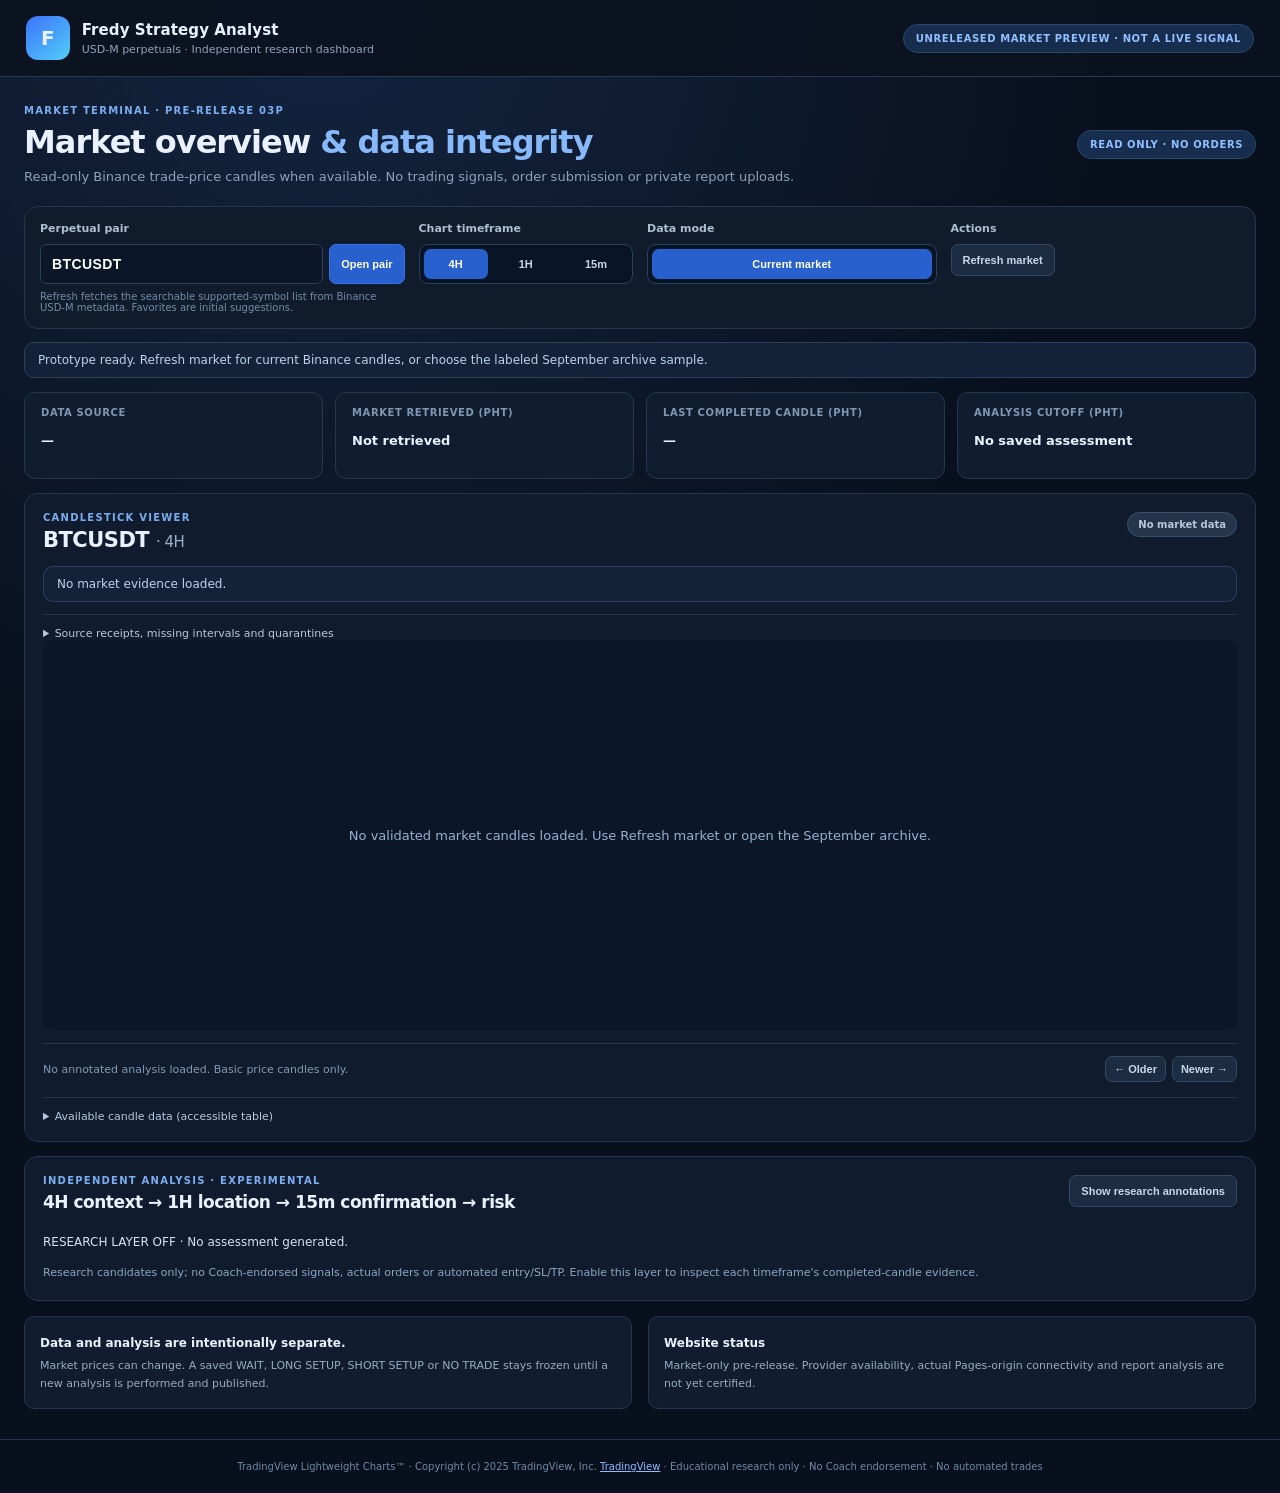
==== beta/index.html @ f3684e62 "Deploy isolated 05J research beta under /beta using audited eleven-file candidate" ====
<!doctype html>
<html lang="en" class="market-only">
<head>
<meta charset="utf-8"><meta name="viewport" content="width=device-width, initial-scale=1">
<meta http-equiv="Content-Security-Policy" content="default-src 'none'; script-src 'self'; style-src 'self' 'unsafe-inline'; connect-src https://fapi.binance.com; img-src 'self' data:; font-src 'self'; base-uri 'none'; form-action 'none'; object-src 'none'; frame-src 'none'">
<meta name="referrer" content="no-referrer">
<meta name="theme-color" content="#0b1220">
<title>Fredy Strategy Analyst — Market & Reports (Prototype)</title>
<link rel="stylesheet" href="./styles.css">
<script defer src="./vendor/lightweight-charts.standalone.production.js" integrity="sha384-q1KYLSKHgBnW5tWYGGR8+6YV4/iPy31dILoF2I1OD7XiVUvHEp/TaxIQVmB0j3R2"></script>
<script defer src="./core.js" integrity="sha384-7V9n02LAR0hIgcQRtDCUOkJ8EBWFdfR27j359YqILnamtEy+EjMNweKgW+W5mWmb"></script>
<script defer src="./research-overlays.js" integrity="sha384-3hrlu3SuYtGTuwqDDS1UFBAjdhd6PTmUew34hTkvKnWjWbvJMRDJy9rtpgVz1NK7"></script>
<script defer src="./strategy-triage.js" integrity="sha384-7fzQ/n4wH4M3TFVlK9bpgat0aIdkeo3HyPsGTkgQK6l+AKhQk+NY2tZ4Yi5AgLUb"></script>
<script defer src="./app.js" integrity="sha384-xq++BRUiIgEV/wsXmw14t3ZJ7f6L8UpJMvC+apjG6KCgUSbN/Ip6HKJUIAUcLW0U"></script>
</head>
<body>
<div class="app">
  <header class="topbar">
    <div class="brand"><div class="brand-mark">F</div><div><strong>Fredy Strategy Analyst</strong><div class="brand-sub">USD-M perpetuals · Independent research dashboard</div></div></div>
    <div class="top-tag">UNRELEASED MARKET PREVIEW · NOT A LIVE SIGNAL</div>
  </header>
  <main>
    <div class="headline"><div><div class="eyebrow">MARKET TERMINAL · PRE-RELEASE 03P</div><h1>Market overview <span>& data integrity</span></h1><p>Read-only Binance trade-price candles when available. No trading signals, order submission or private report uploads.</p></div><div class="safe">READ ONLY · NO ORDERS</div></div>
    <section class="controls" aria-label="Market controls">
      <div class="field pair-field"><label for="pair">Perpetual pair</label><div class="searchrow"><input id="pair" type="text" list="pairlist" value="BTCUSDT" maxlength="18" spellcheck="false" autocomplete="off" aria-describedby="pair-help"><datalist id="pairlist"><option value="BTCUSDT"></option><option value="ETHUSDT"></option><option value="SOLUSDT"></option><option value="BNBUSDT"></option><option value="XAUUSDT"></option></datalist><button id="loadPair" class="primary">Open pair</button></div><small id="pair-help">Refresh fetches the searchable supported-symbol list from Binance USD-M metadata. Favorites are initial suggestions.</small></div>
      <div class="field"><label>Chart timeframe</label><div id="tfTabs" class="tabs" role="group" aria-label="Chart timeframe"><button data-tf="4h" class="active">4H</button><button data-tf="1h">1H</button><button data-tf="15m">15m</button></div></div>
      <div class="field"><label>Data mode</label><div id="viewTabs" class="tabs" role="group" aria-label="Data mode"><button data-view="market" class="active">Current market</button><button data-view="snapshot" hidden disabled>Report snapshot</button></div></div>
      <div class="field actions"><label>Actions</label><div class="actionbuttons"><button id="refresh">Refresh market</button><button id="archive" hidden disabled>Sep 2026 archive sample</button></div></div>
    </section>
    <div id="status" class="status" role="status" aria-live="polite">Select a pair and choose Refresh market to request Binance market data.</div>
    <section class="stats" aria-label="Timestamp status">
      <div class="stat"><small>DATA SOURCE</small><strong id="source">—</strong></div>
      <div class="stat"><small>MARKET RETRIEVED (PHT)</small><strong id="marketTime">Not retrieved</strong></div>
      <div class="stat"><small>LAST COMPLETED CANDLE (PHT)</small><strong id="lastClose">—</strong></div>
      <div class="stat"><small>ANALYSIS CUTOFF (PHT)</small><strong id="analysisTime">No saved assessment</strong></div>
    </section>
    <div class="columns">
      <section class="panel chartpanel" aria-label="Chart"><div class="panelhead"><div><div class="eyebrow">CANDLESTICK VIEWER</div><h2 id="chartName">BTCUSDT <span>· 4H</span></h2></div><div id="dataPill" class="pill">No market data</div></div>
      <div id="integrityState" class="status" role="status">No market evidence loaded.</div>
      <details><summary>Source receipts, missing intervals and quarantines</summary><pre id="receiptDetails">—</pre></details>
      <div id="chart" role="img" aria-label="Candlestick chart. Refer to candle table for accessible values."></div>
      <div class="chartfoot"><div id="chartLegend">No annotated analysis loaded. Basic price candles only.</div><div class="navsmall"><button id="older" title="Older candles">← Older</button><button id="newer" title="Newer candles">Newer →</button></div></div>
      <details><summary>Available candle data (accessible table)</summary><div class="tablewrap"><table><thead><tr><th>Opens (PHT)</th><th>Open</th><th>High</th><th>Low</th><th>Close</th><th>Volume</th><th>Integrity</th></tr></thead><tbody id="candleRows"></tbody></table></div></details>
      </section>
      <aside class="panel reportpanel" aria-label="Saved report" hidden><div class="eyebrow">DEFERRED TO RELEASE B · NOT PUBLIC</div><div class="reporthead"><h2 id="reportPair">BTCUSDT</h2><span id="decision" class="decision neutral">NO REPORT</span></div><p class="muted" id="reportState">No saved assessment for this pair. Current candles are NOT a new Fredy analysis.</p>
        <div class="repmet"><span>Analysis timestamp</span><strong id="reportDate">—</strong></div>
        <div class="repmet"><span>Publication timestamp</span><strong id="publishDate">—</strong></div>
        <label for="snapshotHistory">Preview history (cleared on reload)</label><select id="snapshotHistory" disabled></select><button id="exportReport" disabled>Export exact original JSON</button>
        <details><summary>Imported claims and evidence limits</summary><p id="claimedDecision">—</p><p id="reportHash">—</p><p id="reportWarnings">—</p></details>
        <div class="reportblock"><h3>Imported methodology text · unverified</h3><p id="coachText">Wala pang available na saved report para sa pair na ito.</p></div>
        <div class="reportblock"><h3>Independent Analysis</h3><p id="independentText">Walang bagong conclusion mula sa live chart alone.</p></div>
        <div class="reportblock"><h3>Risk / invalidation</h3><p id="riskText">Walang verified entry, stop loss, o target.</p></div>
        <label class="fileload">Preview a local structured report JSON (not uploaded)<input id="reportFile" type="file" accept=".json,application/json"></label><small class="dim">Private report file stays in this browser tab. This starter does not publish or persist it.</small>
      </aside>
    </div>
    <section id="researchPanel" class="panel research-panel" aria-label="Independent research candidate overlays">
      <div class="panelhead"><div><div class="eyebrow">INDEPENDENT ANALYSIS · EXPERIMENTAL</div><h2>4H context → 1H location → 15m confirmation → risk</h2></div>
      <button id="toggleResearch" type="button">Show research annotations</button></div>
      <p id="researchStatus" class="muted">WAIT · no three-timeframe assessment has been verified.</p>
      <div id="researchEvidence" aria-live="polite"></div>
      <small>Research candidates only; no Coach-endorsed signals, actual orders or automated entry/SL/TP. Enable this layer to inspect each timeframe's completed-candle evidence.</small>
    </section>
    <section class="notes"><div><strong>Data and analysis are intentionally separate.</strong><p>Market prices can change. A saved WAIT, LONG SETUP, SHORT SETUP or NO TRADE stays frozen until a new analysis is performed and published.</p></div><div><strong>Website status</strong><p>Market-only pre-release. Provider availability, actual Pages-origin connectivity and report analysis are not yet certified.</p></div></section>
  </main>
  <footer>TradingView Lightweight Charts™ · Copyright (с) 2025 TradingView, Inc. <a href="https://www.tradingview.com" target="_blank" rel="noopener noreferrer">TradingView</a> · Educational research only · No Coach endorsement · No automated trades</footer>
</div>
</body></html>
---- beta/styles.css ----
:root{color-scheme:dark;--bg:#08101d;--panel:#111c2e;--line:#26364e;--txt:#e9f1ff;--dim:#90a2ba;--accent:#5ca4ff;--mutedbg:#19283e}*{box-sizing:border-box}html{font-family:Inter,ui-sans-serif,system-ui,-apple-system,Segoe UI,Arial,sans-serif}body{margin:0;background:radial-gradient(circle at 25% 0%,#142440 0,#08101d 45%);color:var(--txt);min-height:100vh}.app{max-width:1510px;margin:auto}.topbar{padding:16px 26px;display:flex;justify-content:space-between;align-items:center;border-bottom:1px solid #273851;background:rgba(11,19,32,.94)}.brand{display:flex;align-items:center;gap:12px}.brand-mark{background:linear-gradient(140deg,#3c73fa,#51cef9);padding:10px 15px;border-radius:12px;font-weight:900;font-size:20px}.brand strong{font-size:15px;letter-spacing:.1px}.brand-sub{font-size:11px;color:var(--dim);margin-top:4px}.top-tag,.safe{color:#92bfff;background:#172d4e;border:1px solid #27496a;border-radius:100px;padding:8px 12px;font-weight:700;font-size:10px;letter-spacing:.6px}main{padding:28px 24px 10px}.headline{display:flex;justify-content:space-between;gap:16px;align-items:center;margin-bottom:22px}.eyebrow{color:#7cadf0;font-size:10px;font-weight:800;letter-spacing:1.25px}.headline h1{font-size:32px;letter-spacing:-1px;margin:7px 0 8px}.headline h1 span{color:#87b9fa}.headline p{margin:0;color:var(--dim);font-size:13px}.controls{display:grid;grid-template-columns:1.7fr 1fr 1.35fr 1.35fr;gap:14px;background:#101c2c;border:1px solid var(--line);border-radius:14px;padding:15px}.field{min-width:0}.field label{display:block;font-size:11px;color:#aebfd3;font-weight:700;margin-bottom:9px}.field small{display:block;color:#748ca9;font-size:10px;margin-top:7px}.searchrow,.actionbuttons,.tabs{display:flex;gap:6px}.searchrow input{min-width:0;flex:1;background:#0b1728;color:white;border:1px solid #2b405b;border-radius:7px;padding:11px;font-size:14px;font-weight:750;letter-spacing:.4px;outline-offset:2px}.tabs{background:#081526;padding:4px;border:1px solid #2b405b;border-radius:9px;min-height:40px}.tabs button{flex:1;white-space:nowrap}.actions .actionbuttons{flex-wrap:wrap}button{color:#c8d8ea;background:#1c2c42;border:1px solid #344862;border-radius:7px;padding:9px 11px;cursor:pointer;font-size:11px;font-weight:720;transition:background .15s}button:hover{background:#304766}button:focus-visible,input:focus-visible,summary:focus-visible{outline:2px solid #66b7ff;outline-offset:2px}.tabs button{border:0;background:transparent}.tabs button.active,.primary{color:white;background:#2860ce;border-color:#3571e9}.status{border:1px solid #2b405b;background:#142239;color:#bbd3ed;border-radius:10px;margin-top:13px;padding:10px 13px;font-size:12px}.status.error{border-color:#744147;background:#38212b;color:#ffd0d4}.status.ok{border-color:#25677a;background:#153444;color:#bce9eb}.stats{display:grid;grid-template-columns:repeat(4,minmax(0,1fr));gap:12px;margin:14px 0}.stat{border:1px solid var(--line);background:#101d30;padding:14px 16px;border-radius:11px;min-height:87px}.stat small{display:block;color:#8196b1;font-size:10px;font-weight:750;letter-spacing:.6px;margin-bottom:12px}.stat strong{font-size:13px;word-break:break-word}.columns{display:grid;grid-template-columns:minmax(0,1.85fr) minmax(305px,.85fr);gap:14px;align-items:start}.panel{min-width:0;background:#101c2d;border:1px solid var(--line);border-radius:14px;padding:18px}.panelhead,.reporthead{display:flex;align-items:center;justify-content:space-between;gap:15px}.panelhead h2,.reporthead h2{font-size:21px;margin:5px 0 14px;letter-spacing:-.5px}.panelhead h2 span{font-size:15px;color:#9db0c9;font-weight:500}.pill,.decision{border-radius:40px;font-size:10px;white-space:nowrap;font-weight:800;padding:6px 10px;color:#b8c8da;background:#24354c;border:1px solid #38516c}.decision{color:#dfedff}.decision.wait{color:#ffe4a8;background:#44351d;border-color:#76602d}.decision.long{color:#a4e3da;background:#1b4745;border-color:#246b65}.decision.short{color:#f6c5bd;background:#452b2c;border-color:#764143}#chart{width:100%;height:390px;border-radius:9px;background:#0b1728;position:relative;overflow:hidden}#chart svg{width:100%;height:100%}.chartfoot{display:flex;justify-content:space-between;align-items:center;gap:12px;color:#829ab7;border-top:1px solid var(--line);margin-top:13px;padding:12px 0;font-size:11px}.navsmall{display:flex;gap:6px}.navsmall button{padding:6px 8px}.reportpanel .muted{color:#97abc3;font-size:13px;line-height:1.65;border-bottom:1px solid var(--line);padding-bottom:15px}.repmet{display:flex;justify-content:space-between;gap:15px;margin:12px 0;font-size:11px;color:#8ba2bf}.repmet strong{color:#dbe8f6;text-align:right}.reportblock{margin:17px 0;background:#152338;padding:13px 14px;border-radius:9px;border:1px solid #243951}.reportblock h3{font-size:12px;margin:0 0 7px}.reportblock p{font-size:12px;color:#b3c4d8;line-height:1.65;margin:0;white-space:pre-wrap}.fileload{display:block;border:1px dashed #48627e;border-radius:9px;padding:12px;color:#bcd4f5;font-size:12px;cursor:pointer}.fileload input{display:block;width:100%;margin-top:8px;font-size:10px}.dim{display:block;color:#7f94af;margin-top:8px;line-height:1.5}details{border-top:1px solid var(--line);padding-top:12px;margin-top:3px;color:#b5c8e1;font-size:11px}summary{cursor:pointer}.tablewrap{max-height:245px;overflow:auto;margin-top:10px}table{border-collapse:collapse;width:100%;font-size:11px;min-width:600px}td,th{text-align:right;padding:8px;border-bottom:1px solid var(--line)}td:first-child,th:first-child{text-align:left}.notes{display:grid;grid-template-columns:1fr 1fr;gap:16px;margin:15px 0 20px}.notes div{background:#111d2f;border:1px solid var(--line);border-radius:10px;padding:15px}.notes strong{font-size:12px}.notes p{font-size:11px;line-height:1.65;color:#97acc4;margin:6px 0 0}footer{border-top:1px solid var(--line);text-align:center;color:#7188a6;font-size:10px;padding:21px 14px}footer a{color:#91baff}#chart .fallback-info{position:absolute;bottom:8px;left:10px;background:rgba(18,36,59,.9);padding:6px 9px;font-size:10px;border:1px solid #415670;border-radius:6px;color:#acc7e4}@media(max-width:1150px){.controls{grid-template-columns:1fr 1fr}.columns{grid-template-columns:1fr}.stats{grid-template-columns:repeat(2,1fr)}}@media(max-width:640px){main{padding:20px 12px}.topbar{padding:12px}.top-tag,.safe{display:none}.headline h1{font-size:24px}.headline{margin-bottom:16px}.controls{grid-template-columns:1fr}.stats{gap:7px}.stat{padding:10px;min-height:82px}.stat strong{font-size:11px}.columns{gap:10px}.panel{padding:12px}#chart{height:300px}.notes{grid-template-columns:1fr}.navsmall{display:flex}}@media(prefers-reduced-motion:reduce){button{transition:none}}

#snapshotHistory{width:100%;max-width:100%;background:#0b1728;color:#dbe8f6;padding:10px;border:1px solid #48627e;margin:8px 0}#reportHash,#reportWarnings,pre{overflow-wrap:anywhere;white-space:pre-wrap;font-size:11px}#decision{white-space:normal;text-align:center}.chartfoot{flex-wrap:wrap}.navsmall{flex-shrink:0}#receiptDetails{max-height:260px;overflow:auto}#chart svg text{font-size:10px}#integrityState{margin:0 0 12px}#reportState{font-weight:650;color:#ffd792}
.panelhead{align-items:flex-start}.pill{white-space:normal;max-width:52%;text-align:right}.status{overflow-wrap:anywhere}.reporthead{align-items:flex-start}#chartName{overflow-wrap:anywhere}label,select{max-width:100%}

/* Mission 05A: private experimental overlay panel. The public canary is unchanged. */
.research-panel{margin-top:14px}.research-panel .panelhead h2{font-size:17px;margin:6px 0 8px}.research-panel .panelhead{flex-wrap:wrap}
.research-panel #researchStatus{color:#d4e3fb;font-size:12px;line-height:1.7}.research-panel #researchEvidence p{padding:7px 0;border-bottom:1px solid var(--line);font-size:12px;color:#b7cce8;line-height:1.55}
.research-panel small{display:block;color:#8ca7c6;font-size:11px;line-height:1.6;margin-top:10px}

/* Release A: market-only until analysis report parity and authentication are verified. */
.market-only .columns { grid-template-columns: minmax(0, 1fr); }
.market-only .reportpanel, .market-only [data-view="snapshot"], .market-only #archive { display: none !important; }
/* Preserve the visible no-live-signal warning on narrow displays. */
@media(max-width:640px){
  .market-only .topbar{flex-wrap:wrap;gap:8px;}
  .market-only .top-tag{display:block;font-size:9px;line-height:1.5;max-width:100%;}
  .market-only .brand{min-width:0;}
}
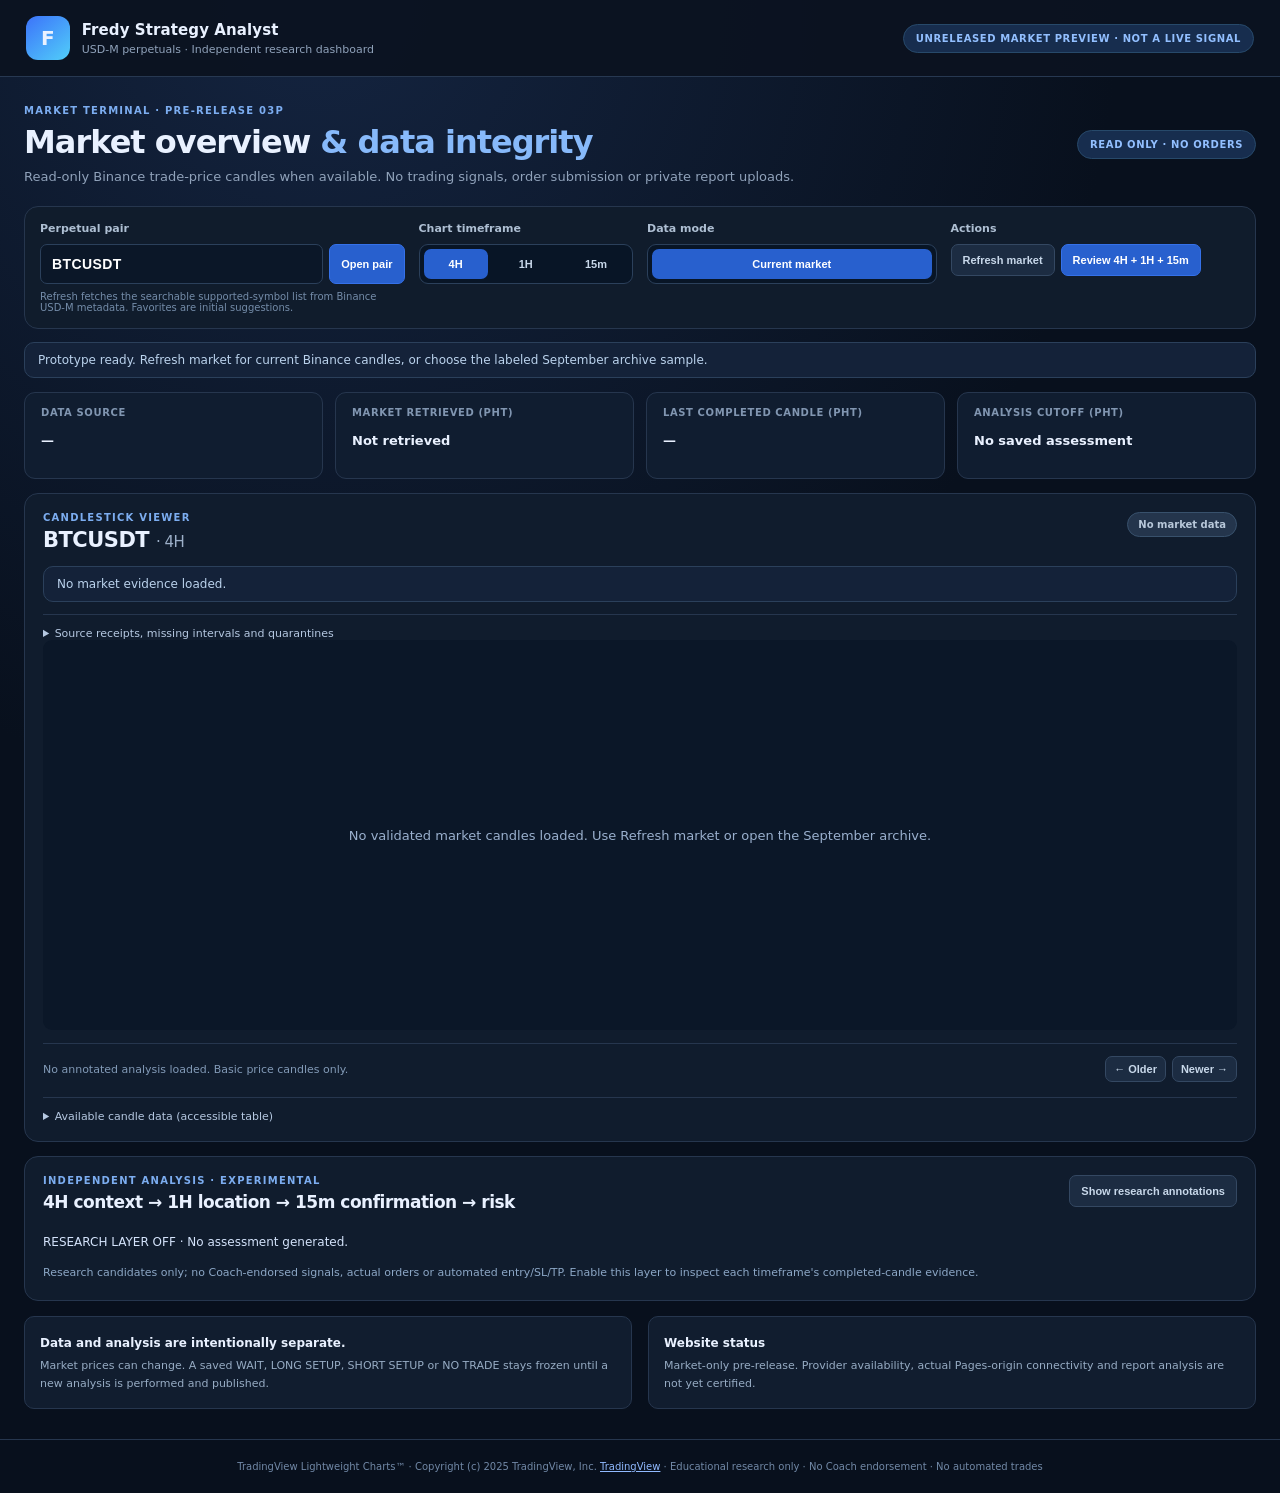
==== commit bd3d10d3: "feat: explicit one-click three-frame review and exact app SRI on beta/index.html" ====
--- a/beta/index.html
+++ b/beta/index.html
@@ -10,8 +10,8 @@
 <script defer src="./vendor/lightweight-charts.standalone.production.js" integrity="sha384-q1KYLSKHgBnW5tWYGGR8+6YV4/iPy31dILoF2I1OD7XiVUvHEp/TaxIQVmB0j3R2"></script>
 <script defer src="./core.js" integrity="sha384-7V9n02LAR0hIgcQRtDCUOkJ8EBWFdfR27j359YqILnamtEy+EjMNweKgW+W5mWmb"></script>
 <script defer src="./research-overlays.js" integrity="sha384-3hrlu3SuYtGTuwqDDS1UFBAjdhd6PTmUew34hTkvKnWjWbvJMRDJy9rtpgVz1NK7"></script>
-<script defer src="./strategy-triage.js" integrity="sha384-7fzQ/n4wH4M3TFVlK9bpgat0aIdkeo3HyPsGTkgQK6l+AKhQk+NY2tZ4Yi5AgLUb"></script>
-<script defer src="./app.js" integrity="sha384-xq++BRUiIgEV/wsXmw14t3ZJ7f6L8UpJMvC+apjG6KCgUSbN/Ip6HKJUIAUcLW0U"></script>
+<script defer src="./strategy-triage.js" integrity="sha384-YvPOBTwknrBroU4fPEqtYIsffkgY7X3xMHdf2vY7D1rzDIHwQVKLw4SvsI4GFuaT"></script>
+<script defer src="./app.js" integrity="sha384-wWM8tdfJJWkbAh84joq51Fjjx0ftpDVR1fsTklaHALq3+RgJWv+emIa7RHKLXkPu"></script>
 </head>
 <body>
 <div class="app">
@@ -25,7 +25,7 @@
       <div class="field pair-field"><label for="pair">Perpetual pair</label><div class="searchrow"><input id="pair" type="text" list="pairlist" value="BTCUSDT" maxlength="18" spellcheck="false" autocomplete="off" aria-describedby="pair-help"><datalist id="pairlist"><option value="BTCUSDT"></option><option value="ETHUSDT"></option><option value="SOLUSDT"></option><option value="BNBUSDT"></option><option value="XAUUSDT"></option></datalist><button id="loadPair" class="primary">Open pair</button></div><small id="pair-help">Refresh fetches the searchable supported-symbol list from Binance USD-M metadata. Favorites are initial suggestions.</small></div>
       <div class="field"><label>Chart timeframe</label><div id="tfTabs" class="tabs" role="group" aria-label="Chart timeframe"><button data-tf="4h" class="active">4H</button><button data-tf="1h">1H</button><button data-tf="15m">15m</button></div></div>
       <div class="field"><label>Data mode</label><div id="viewTabs" class="tabs" role="group" aria-label="Data mode"><button data-view="market" class="active">Current market</button><button data-view="snapshot" hidden disabled>Report snapshot</button></div></div>
-      <div class="field actions"><label>Actions</label><div class="actionbuttons"><button id="refresh">Refresh market</button><button id="archive" hidden disabled>Sep 2026 archive sample</button></div></div>
+      <div class="field actions"><label>Actions</label><div class="actionbuttons"><button id="refresh">Refresh market</button><button id="runFullResearch" class="primary" type="button" title="Load all three native timeframes and show research candidates; no trade signal">Review 4H + 1H + 15m</button><button id="archive" hidden disabled>Sep 2026 archive sample</button></div></div>
     </section>
     <div id="status" class="status" role="status" aria-live="polite">Select a pair and choose Refresh market to request Binance market data.</div>
     <section class="stats" aria-label="Timestamp status">
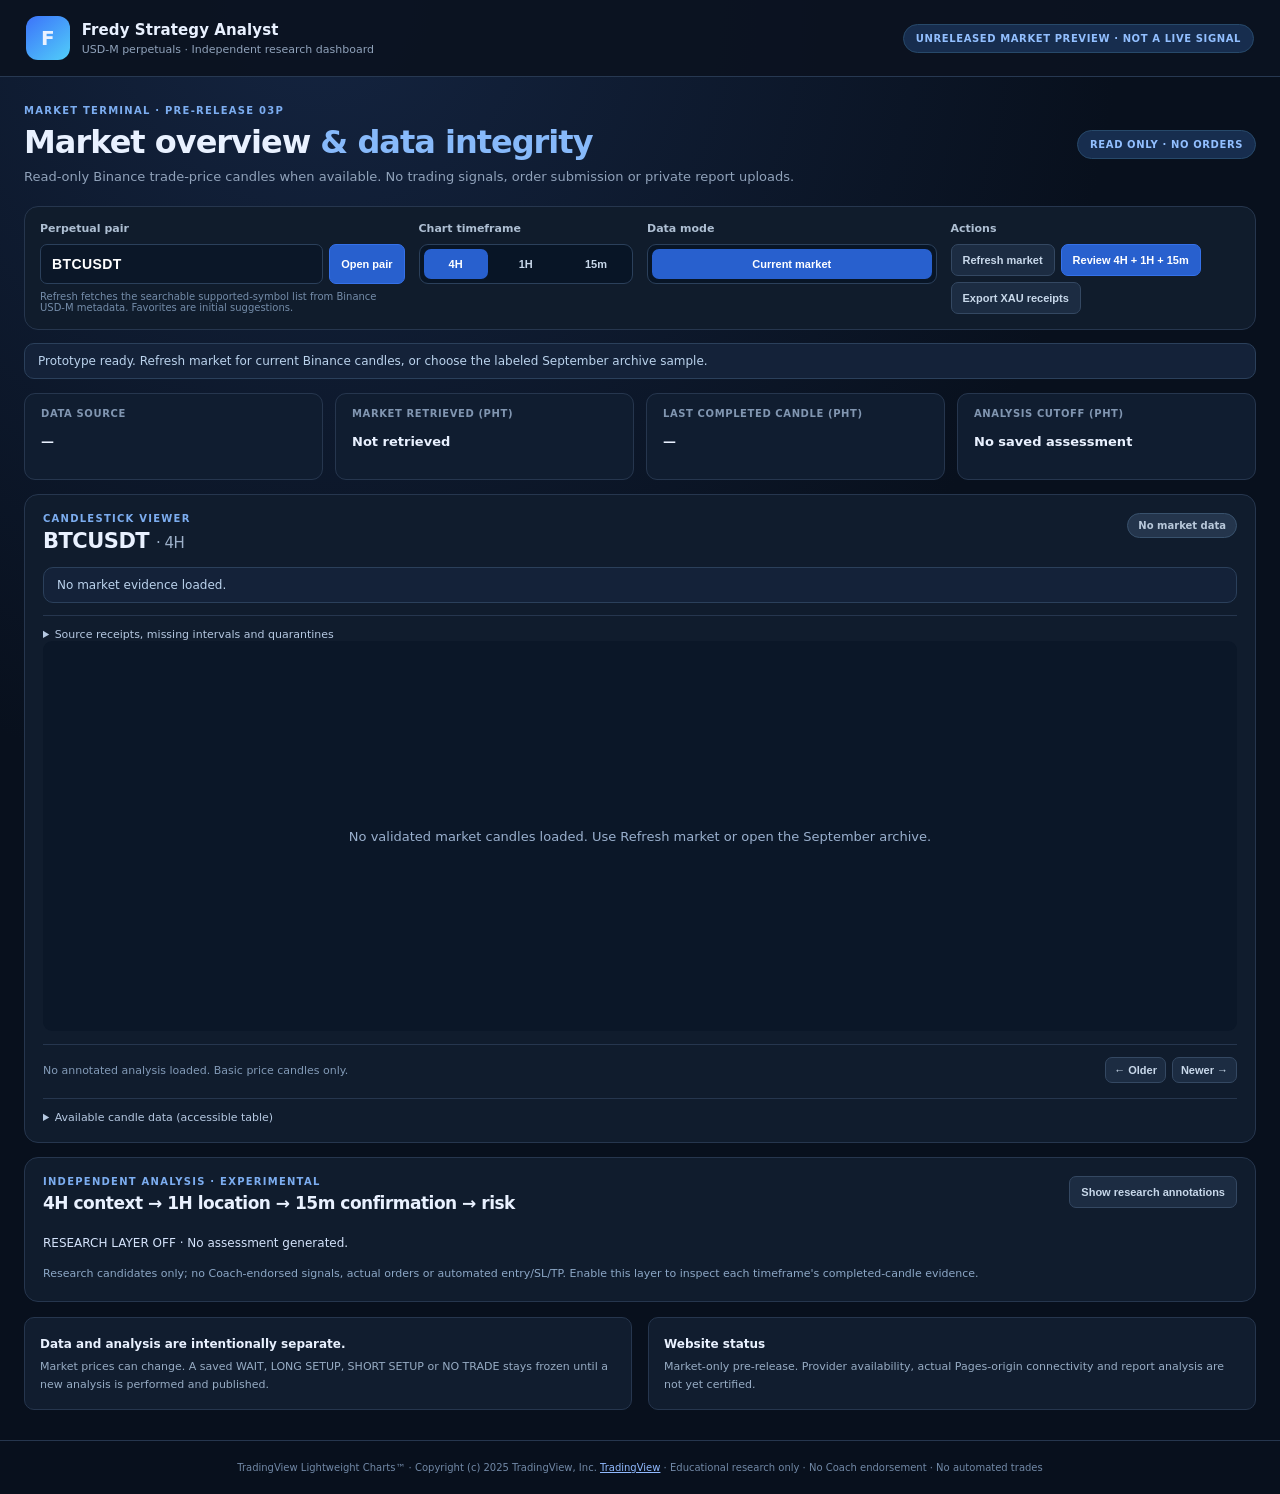
==== commit f165bf34: "release(xau05): stage owner-click control and accepted app script SRI" ====
--- a/beta/index.html
+++ b/beta/index.html
@@ -10,8 +10,8 @@
 <script defer src="./vendor/lightweight-charts.standalone.production.js" integrity="sha384-q1KYLSKHgBnW5tWYGGR8+6YV4/iPy31dILoF2I1OD7XiVUvHEp/TaxIQVmB0j3R2"></script>
 <script defer src="./core.js" integrity="sha384-7V9n02LAR0hIgcQRtDCUOkJ8EBWFdfR27j359YqILnamtEy+EjMNweKgW+W5mWmb"></script>
 <script defer src="./research-overlays.js" integrity="sha384-3hrlu3SuYtGTuwqDDS1UFBAjdhd6PTmUew34hTkvKnWjWbvJMRDJy9rtpgVz1NK7"></script>
-<script defer src="./strategy-triage.js" integrity="sha384-YvPOBTwknrBroU4fPEqtYIsffkgY7X3xMHdf2vY7D1rzDIHwQVKLw4SvsI4GFuaT"></script>
-<script defer src="./app.js" integrity="sha384-wWM8tdfJJWkbAh84joq51Fjjx0ftpDVR1fsTklaHALq3+RgJWv+emIa7RHKLXkPu"></script>
+<script defer src="./strategy-triage.js" integrity="sha384-4N4yxfgpOoJvoVpLYXCMzlAsc81CeGxOTNYxu80add/v9XVyh6DRBvZxsfGyWM8g"></script>
+<script defer src="./app.js" integrity="sha384-iZSWpld/vPZ3qOMsC4DhSnlBw2YAy5N3JKIo+p5Iz6aUy4Q7hAYdQ1wSXJTXfuze"></script>
 </head>
 <body>
 <div class="app">
@@ -25,7 +25,7 @@
       <div class="field pair-field"><label for="pair">Perpetual pair</label><div class="searchrow"><input id="pair" type="text" list="pairlist" value="BTCUSDT" maxlength="18" spellcheck="false" autocomplete="off" aria-describedby="pair-help"><datalist id="pairlist"><option value="BTCUSDT"></option><option value="ETHUSDT"></option><option value="SOLUSDT"></option><option value="BNBUSDT"></option><option value="XAUUSDT"></option></datalist><button id="loadPair" class="primary">Open pair</button></div><small id="pair-help">Refresh fetches the searchable supported-symbol list from Binance USD-M metadata. Favorites are initial suggestions.</small></div>
       <div class="field"><label>Chart timeframe</label><div id="tfTabs" class="tabs" role="group" aria-label="Chart timeframe"><button data-tf="4h" class="active">4H</button><button data-tf="1h">1H</button><button data-tf="15m">15m</button></div></div>
       <div class="field"><label>Data mode</label><div id="viewTabs" class="tabs" role="group" aria-label="Data mode"><button data-view="market" class="active">Current market</button><button data-view="snapshot" hidden disabled>Report snapshot</button></div></div>
-      <div class="field actions"><label>Actions</label><div class="actionbuttons"><button id="refresh">Refresh market</button><button id="runFullResearch" class="primary" type="button" title="Load all three native timeframes and show research candidates; no trade signal">Review 4H + 1H + 15m</button><button id="archive" hidden disabled>Sep 2026 archive sample</button></div></div>
+      <div class="field actions"><label>Actions</label><div class="actionbuttons"><button id="refresh">Refresh market</button><button id="runFullResearch" class="primary" type="button" title="Load all three native timeframes and show research candidates; no trade signal">Review 4H + 1H + 15m</button><button id="exportXAUReceipts" type="button" title="Download local public XAUUSDT 4H/1H/15m raw Binance responses; no report, credentials or uploads">Export XAU receipts</button><button id="archive" hidden disabled>Sep 2026 archive sample</button></div></div>
     </section>
     <div id="status" class="status" role="status" aria-live="polite">Select a pair and choose Refresh market to request Binance market data.</div>
     <section class="stats" aria-label="Timestamp status">
--- a/beta/styles.css
+++ b/beta/styles.css
@@ -8,6 +8,9 @@
 .research-panel #researchStatus{color:#d4e3fb;font-size:12px;line-height:1.7}.research-panel #researchEvidence p{padding:7px 0;border-bottom:1px solid var(--line);font-size:12px;color:#b7cce8;line-height:1.55}
 .research-panel small{display:block;color:#8ca7c6;font-size:11px;line-height:1.6;margin-top:10px}
 
+/* Causal research review: readable evidence before diagnostic counts. */
+.strategy-grid{display:grid;grid-template-columns:repeat(2,minmax(0,1fr));gap:12px;margin:12px 0}.strategy-card{min-width:0;background:#0b1728;border:1px solid #2b405b;border-radius:10px;padding:14px}.strategy-card h4{color:#91baff;font-size:13px;margin:0 0 10px}.strategy-card p,.review-next{overflow-wrap:anywhere}.location-review{border-left:2px solid #5c91ca;padding-left:10px;margin:12px 0}.review-next{background:#162b46;padding:12px!important;border-radius:8px}#strategyReview h3{font-size:18px;margin:12px 0}.strategy-card p:last-child{border-bottom:0!important}@media(max-width:768px){.strategy-grid{grid-template-columns:1fr}}
+
 /* Release A: market-only until analysis report parity and authentication are verified. */
 .market-only .columns { grid-template-columns: minmax(0, 1fr); }
 .market-only .reportpanel, .market-only [data-view="snapshot"], .market-only #archive { display: none !important; }
